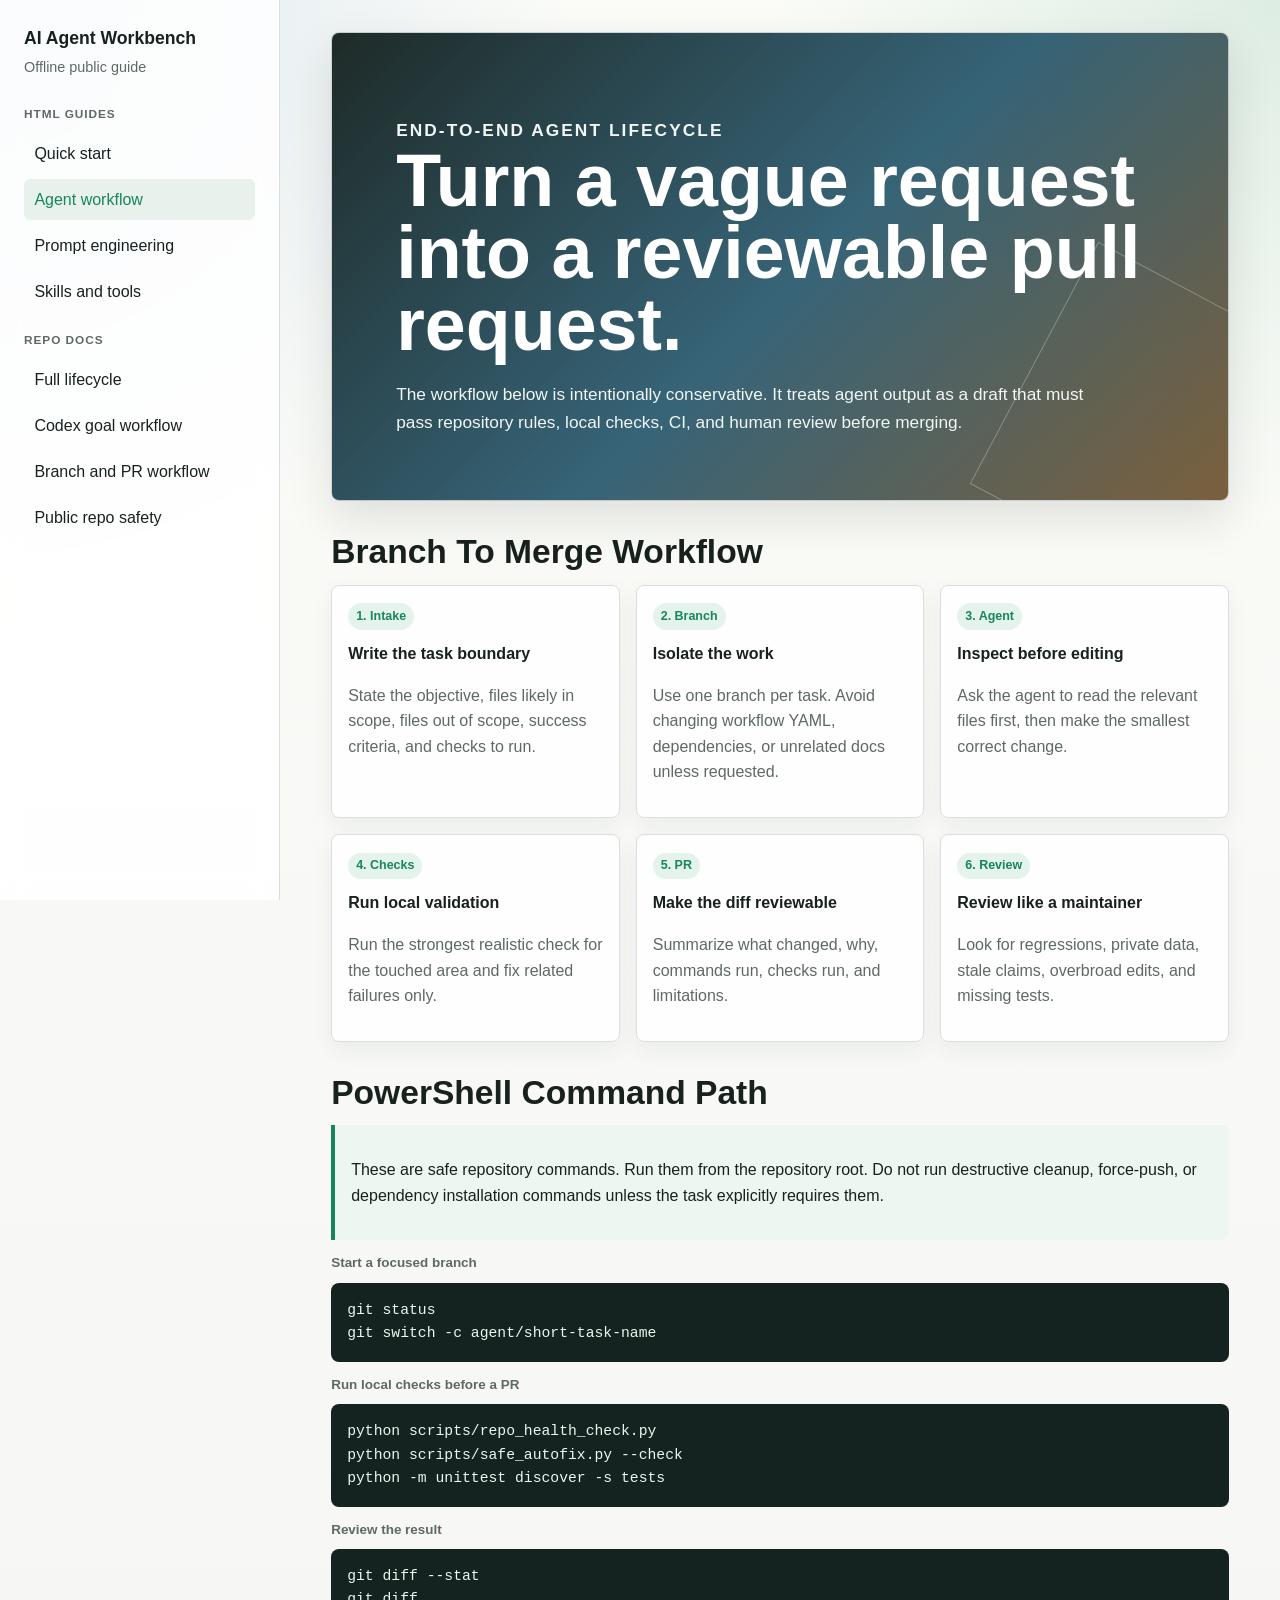
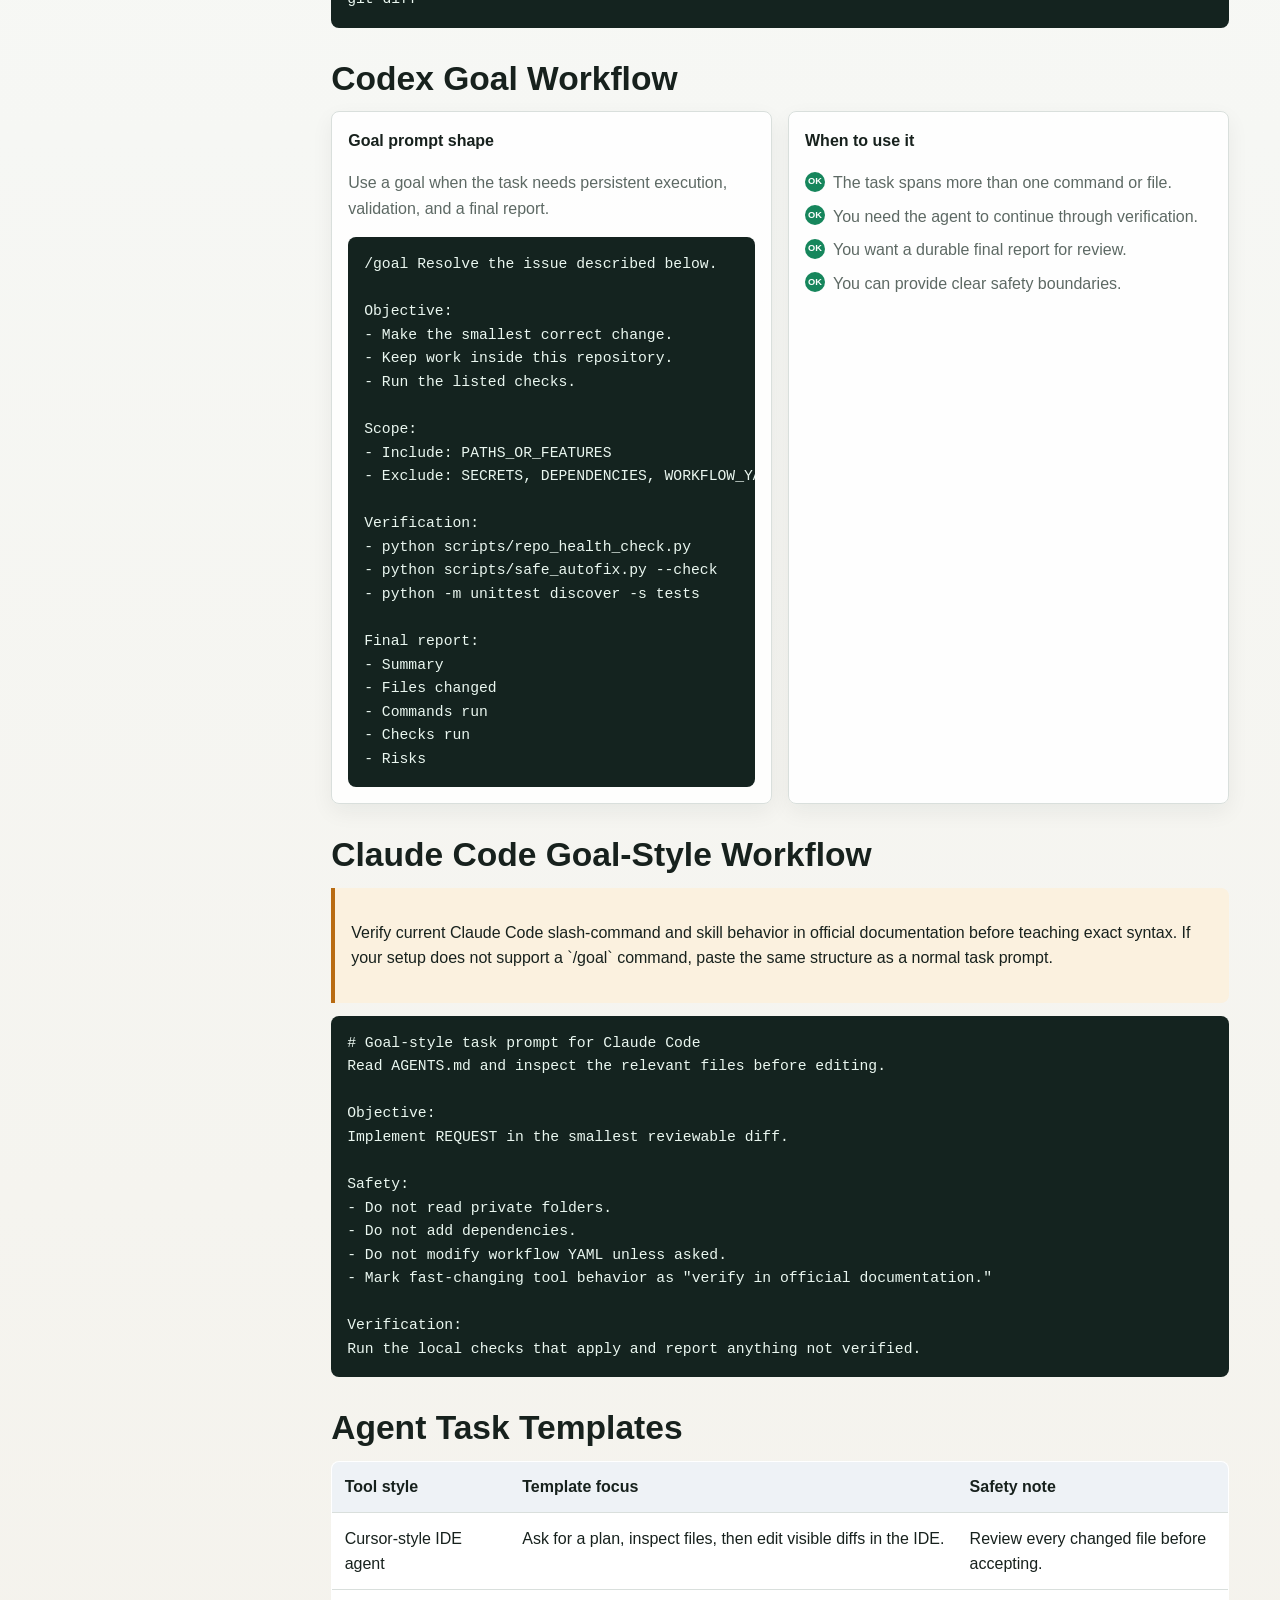
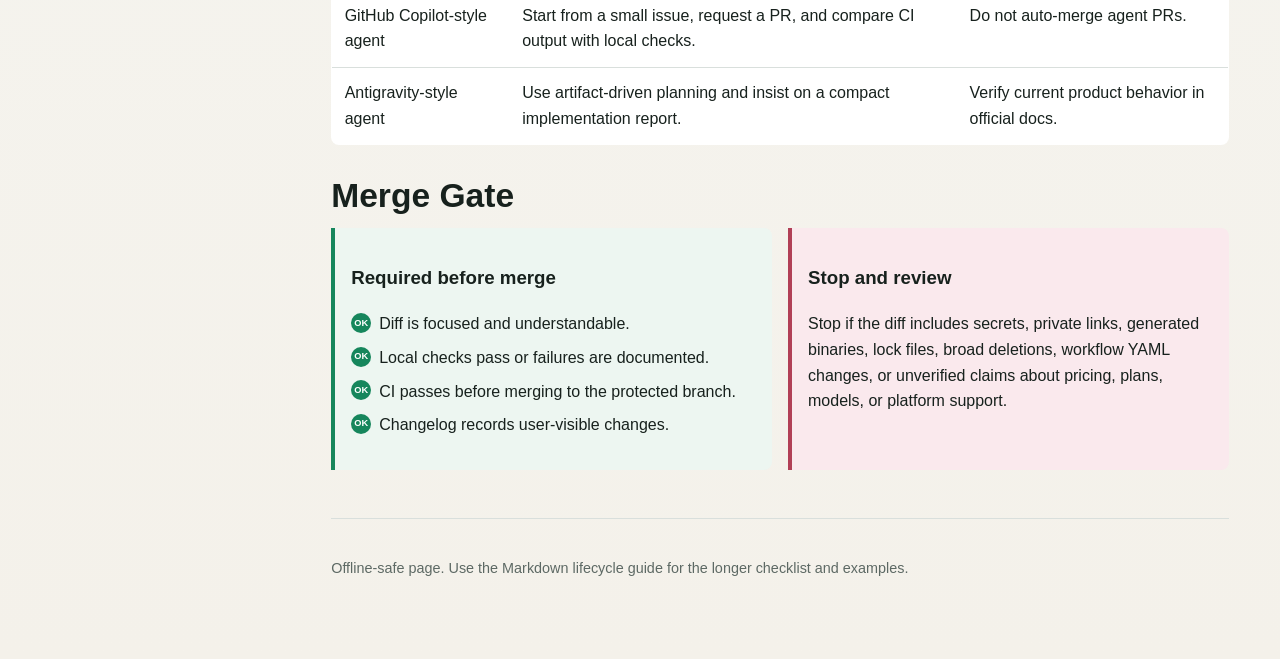
==== docs/site/agent-workflow.html @ 99ebb086 "Add static guide site and prompt engineering playbooks" ====
<!doctype html>
<html lang="en">
<head>
  <meta charset="utf-8">
  <meta name="viewport" content="width=device-width, initial-scale=1">
  <title>AI Agent Task Workflow</title>
  <link rel="stylesheet" href="styles.css">
</head>
<body>
  <a class="skip-link" href="#main">Skip to main content</a>
  <div class="layout">
    <aside class="sidebar">
      <div class="brand">
        <strong>AI Agent Workbench</strong>
        <span>Offline public guide</span>
      </div>
      <nav aria-label="Site pages">
        <div class="nav-group">
          <h2>HTML Guides</h2>
          <a href="index.html">Quick start</a>
          <a class="active" href="agent-workflow.html">Agent workflow</a>
          <a href="prompt-engineering.html">Prompt engineering</a>
          <a href="skills-and-tools.html">Skills and tools</a>
        </div>
        <div class="nav-group">
          <h2>Repo Docs</h2>
          <a href="../workflows/agent-task-lifecycle.md">Full lifecycle</a>
          <a href="../codex/01-codex-goal-workflow.md">Codex goal workflow</a>
          <a href="../codex/02-git-branch-pr-merge-workflow.md">Branch and PR workflow</a>
          <a href="../workflows/public-repo-safety.md">Public repo safety</a>
        </div>
      </nav>
    </aside>

    <main id="main" class="content">
      <header class="hero">
        <p class="eyebrow">End-to-end agent lifecycle</p>
        <h1>Turn a vague request into a reviewable pull request.</h1>
        <p>
          The workflow below is intentionally conservative. It treats agent output as a draft that must pass
          repository rules, local checks, CI, and human review before merging.
        </p>
      </header>

      <section>
        <h2>Branch To Merge Workflow</h2>
        <div class="grid">
          <article class="card">
            <span class="tag">1. Intake</span>
            <h3>Write the task boundary</h3>
            <p>State the objective, files likely in scope, files out of scope, success criteria, and checks to run.</p>
          </article>
          <article class="card">
            <span class="tag">2. Branch</span>
            <h3>Isolate the work</h3>
            <p>Use one branch per task. Avoid changing workflow YAML, dependencies, or unrelated docs unless requested.</p>
          </article>
          <article class="card">
            <span class="tag">3. Agent</span>
            <h3>Inspect before editing</h3>
            <p>Ask the agent to read the relevant files first, then make the smallest correct change.</p>
          </article>
          <article class="card">
            <span class="tag">4. Checks</span>
            <h3>Run local validation</h3>
            <p>Run the strongest realistic check for the touched area and fix related failures only.</p>
          </article>
          <article class="card">
            <span class="tag">5. PR</span>
            <h3>Make the diff reviewable</h3>
            <p>Summarize what changed, why, commands run, checks run, and limitations.</p>
          </article>
          <article class="card">
            <span class="tag">6. Review</span>
            <h3>Review like a maintainer</h3>
            <p>Look for regressions, private data, stale claims, overbroad edits, and missing tests.</p>
          </article>
        </div>
      </section>

      <section>
        <h2>PowerShell Command Path</h2>
        <div class="callout">
          <p>
            These are safe repository commands. Run them from the repository root. Do not run destructive
            cleanup, force-push, or dependency installation commands unless the task explicitly requires them.
          </p>
        </div>
        <p class="command-title">Start a focused branch</p>
        <pre><code>git status
git switch -c agent/short-task-name</code></pre>
        <p class="command-title">Run local checks before a PR</p>
        <pre><code>python scripts/repo_health_check.py
python scripts/safe_autofix.py --check
python -m unittest discover -s tests</code></pre>
        <p class="command-title">Review the result</p>
        <pre><code>git diff --stat
git diff</code></pre>
      </section>

      <section>
        <h2>Codex Goal Workflow</h2>
        <div class="grid">
          <article class="card wide">
            <h3>Goal prompt shape</h3>
            <p>Use a goal when the task needs persistent execution, validation, and a final report.</p>
            <pre><code>/goal Resolve the issue described below.

Objective:
- Make the smallest correct change.
- Keep work inside this repository.
- Run the listed checks.

Scope:
- Include: PATHS_OR_FEATURES
- Exclude: SECRETS, DEPENDENCIES, WORKFLOW_YAML

Verification:
- python scripts/repo_health_check.py
- python scripts/safe_autofix.py --check
- python -m unittest discover -s tests

Final report:
- Summary
- Files changed
- Commands run
- Checks run
- Risks</code></pre>
          </article>
          <article class="card wide">
            <h3>When to use it</h3>
            <ul class="checklist">
              <li>The task spans more than one command or file.</li>
              <li>You need the agent to continue through verification.</li>
              <li>You want a durable final report for review.</li>
              <li>You can provide clear safety boundaries.</li>
            </ul>
          </article>
        </div>
      </section>

      <section>
        <h2>Claude Code Goal-Style Workflow</h2>
        <div class="callout warning">
          <p>
            Verify current Claude Code slash-command and skill behavior in official documentation before teaching
            exact syntax. If your setup does not support a `/goal` command, paste the same structure as a normal
            task prompt.
          </p>
        </div>
        <pre><code># Goal-style task prompt for Claude Code
Read AGENTS.md and inspect the relevant files before editing.

Objective:
Implement REQUEST in the smallest reviewable diff.

Safety:
- Do not read private folders.
- Do not add dependencies.
- Do not modify workflow YAML unless asked.
- Mark fast-changing tool behavior as "verify in official documentation."

Verification:
Run the local checks that apply and report anything not verified.</code></pre>
      </section>

      <section>
        <h2>Agent Task Templates</h2>
        <table>
          <thead>
            <tr>
              <th>Tool style</th>
              <th>Template focus</th>
              <th>Safety note</th>
            </tr>
          </thead>
          <tbody>
            <tr>
              <td>Cursor-style IDE agent</td>
              <td>Ask for a plan, inspect files, then edit visible diffs in the IDE.</td>
              <td>Review every changed file before accepting.</td>
            </tr>
            <tr>
              <td>GitHub Copilot-style agent</td>
              <td>Start from a small issue, request a PR, and compare CI output with local checks.</td>
              <td>Do not auto-merge agent PRs.</td>
            </tr>
            <tr>
              <td>Antigravity-style agent</td>
              <td>Use artifact-driven planning and insist on a compact implementation report.</td>
              <td>Verify current product behavior in official docs.</td>
            </tr>
          </tbody>
        </table>
      </section>

      <section>
        <h2>Merge Gate</h2>
        <div class="two-col">
          <div class="callout">
            <h3>Required before merge</h3>
            <ul class="checklist">
              <li>Diff is focused and understandable.</li>
              <li>Local checks pass or failures are documented.</li>
              <li>CI passes before merging to the protected branch.</li>
              <li>Changelog records user-visible changes.</li>
            </ul>
          </div>
          <div class="callout danger">
            <h3>Stop and review</h3>
            <p>
              Stop if the diff includes secrets, private links, generated binaries, lock files, broad deletions,
              workflow YAML changes, or unverified claims about pricing, plans, models, or platform support.
            </p>
          </div>
        </div>
      </section>

      <footer class="footer">
        <p>Offline-safe page. Use the Markdown lifecycle guide for the longer checklist and examples.</p>
      </footer>
    </main>
  </div>
</body>
</html>
---- docs/site/styles.css ----
:root {
  --bg: #f6f7f4;
  --surface: #ffffff;
  --surface-soft: #eef4f1;
  --ink: #17211d;
  --muted: #5d6964;
  --line: #d9dfdc;
  --blue: #2764b8;
  --green: #16865c;
  --amber: #b86b12;
  --rose: #b13f56;
  --violet: #6f54b5;
  --shadow: 0 18px 45px rgba(25, 35, 31, 0.12);
  --radius: 8px;
}

* {
  box-sizing: border-box;
}

html {
  scroll-behavior: smooth;
}

body {
  margin: 0;
  color: var(--ink);
  background:
    radial-gradient(circle at top left, rgba(39, 100, 184, 0.14), transparent 36rem),
    radial-gradient(circle at top right, rgba(22, 134, 92, 0.13), transparent 32rem),
    linear-gradient(180deg, #fbfcf8 0%, var(--bg) 45%, #f4f1ea 100%);
  font-family: "Segoe UI", Arial, sans-serif;
  line-height: 1.6;
}

a {
  color: var(--blue);
  text-decoration-thickness: 0.08em;
  text-underline-offset: 0.18em;
}

a:hover {
  color: var(--violet);
}

.skip-link {
  position: absolute;
  left: 1rem;
  top: -4rem;
  padding: 0.6rem 0.9rem;
  background: var(--ink);
  color: white;
  border-radius: 6px;
  z-index: 10;
}

.skip-link:focus {
  top: 1rem;
}

.layout {
  display: grid;
  grid-template-columns: 280px minmax(0, 1fr);
  min-height: 100vh;
}

.sidebar {
  position: sticky;
  top: 0;
  height: 100vh;
  padding: 1.5rem;
  background: rgba(255, 255, 255, 0.86);
  border-right: 1px solid var(--line);
  backdrop-filter: blur(12px);
  overflow-y: auto;
}

.brand {
  display: grid;
  gap: 0.25rem;
  margin-bottom: 1.6rem;
}

.brand strong {
  font-size: 1.1rem;
  letter-spacing: 0;
}

.brand span {
  color: var(--muted);
  font-size: 0.9rem;
}

.nav-group {
  margin: 1.2rem 0;
}

.nav-group h2 {
  margin: 0 0 0.55rem;
  color: var(--muted);
  font-size: 0.74rem;
  letter-spacing: 0.08em;
  text-transform: uppercase;
}

.nav-group a {
  display: block;
  margin: 0.28rem 0;
  padding: 0.5rem 0.65rem;
  color: var(--ink);
  border-radius: 6px;
  text-decoration: none;
}

.nav-group a:hover,
.nav-group a.active {
  background: #e9f1ed;
  color: var(--green);
}

.content {
  width: min(1120px, 100%);
  padding: 2rem clamp(1.1rem, 4vw, 3.5rem) 4rem;
}

.hero {
  position: relative;
  overflow: hidden;
  min-height: 340px;
  padding: clamp(2rem, 5vw, 4.2rem);
  border: 1px solid rgba(255, 255, 255, 0.72);
  border-radius: var(--radius);
  color: white;
  background:
    linear-gradient(135deg, rgba(18, 31, 28, 0.95), rgba(33, 83, 105, 0.9) 52%, rgba(109, 78, 40, 0.9)),
    repeating-linear-gradient(90deg, rgba(255, 255, 255, 0.08) 0 1px, transparent 1px 32px);
  box-shadow: var(--shadow);
}

.hero::after {
  content: "";
  position: absolute;
  inset: auto -4rem -4rem auto;
  width: 17rem;
  height: 17rem;
  border: 1px solid rgba(255, 255, 255, 0.28);
  transform: rotate(28deg);
}

.eyebrow {
  margin: 0 0 0.85rem;
  color: #d6eadf;
  font-size: 0.78rem;
  font-weight: 700;
  letter-spacing: 0.12em;
  text-transform: uppercase;
}

.hero h1 {
  max-width: 760px;
  margin: 0;
  font-size: clamp(2.15rem, 6vw, 4.6rem);
  line-height: 0.98;
  letter-spacing: 0;
}

.hero p {
  max-width: 700px;
  margin: 1.25rem 0 0;
  color: #f1f7f4;
  font-size: 1.08rem;
}

.hero-actions {
  display: flex;
  flex-wrap: wrap;
  gap: 0.75rem;
  margin-top: 1.6rem;
}

.button {
  display: inline-flex;
  align-items: center;
  min-height: 42px;
  padding: 0.6rem 0.9rem;
  border: 1px solid rgba(255, 255, 255, 0.48);
  border-radius: 6px;
  color: white;
  text-decoration: none;
  background: rgba(255, 255, 255, 0.12);
}

.button:hover {
  color: white;
  background: rgba(255, 255, 255, 0.2);
}

section {
  margin-top: 2rem;
}

section > h2 {
  margin: 0 0 0.8rem;
  font-size: clamp(1.45rem, 3vw, 2.1rem);
  line-height: 1.15;
}

section > p {
  max-width: 820px;
  color: var(--muted);
}

.grid {
  display: grid;
  grid-template-columns: repeat(12, 1fr);
  gap: 1rem;
}

.card {
  grid-column: span 4;
  padding: 1rem;
  border: 1px solid var(--line);
  border-radius: var(--radius);
  background: rgba(255, 255, 255, 0.88);
  box-shadow: 0 8px 22px rgba(25, 35, 31, 0.06);
}

.card.wide {
  grid-column: span 6;
}

.card.full {
  grid-column: 1 / -1;
}

.card h3 {
  margin: 0 0 0.55rem;
  font-size: 1rem;
}

.card p,
.card li {
  color: var(--muted);
}

.tag {
  display: inline-flex;
  align-items: center;
  margin-bottom: 0.7rem;
  padding: 0.2rem 0.5rem;
  border-radius: 999px;
  color: var(--green);
  background: #e5f3ed;
  font-size: 0.78rem;
  font-weight: 700;
}

.callout {
  padding: 1rem;
  border-left: 4px solid var(--green);
  border-radius: 0 var(--radius) var(--radius) 0;
  background: #edf6f1;
}

.callout.warning {
  border-left-color: var(--amber);
  background: #fbf1df;
}

.callout.danger {
  border-left-color: var(--rose);
  background: #fae9ed;
}

.flow {
  display: grid;
  grid-template-columns: repeat(5, minmax(0, 1fr));
  gap: 0.8rem;
  margin-top: 1rem;
}

.step {
  min-height: 130px;
  padding: 0.9rem;
  border: 1px solid var(--line);
  border-radius: var(--radius);
  background: var(--surface);
}

.step b {
  display: inline-flex;
  width: 2rem;
  height: 2rem;
  align-items: center;
  justify-content: center;
  margin-bottom: 0.6rem;
  border-radius: 50%;
  color: white;
  background: var(--blue);
}

.step:nth-child(2) b,
.step:nth-child(5) b {
  background: var(--green);
}

.step:nth-child(3) b {
  background: var(--amber);
}

.step:nth-child(4) b {
  background: var(--violet);
}

.checklist {
  display: grid;
  gap: 0.5rem;
  padding: 0;
  list-style: none;
}

.checklist li {
  padding-left: 1.75rem;
  position: relative;
}

.checklist li::before {
  content: "OK";
  position: absolute;
  left: 0;
  top: 0.1rem;
  width: 1.25rem;
  height: 1.25rem;
  border-radius: 50%;
  color: white;
  background: var(--green);
  font-size: 0.58rem;
  font-weight: 700;
  display: inline-flex;
  align-items: center;
  justify-content: center;
}

table {
  width: 100%;
  border-collapse: collapse;
  overflow: hidden;
  border: 1px solid var(--line);
  border-radius: var(--radius);
  background: var(--surface);
}

th,
td {
  padding: 0.78rem;
  border-bottom: 1px solid var(--line);
  text-align: left;
  vertical-align: top;
}

th {
  background: #eef2f6;
  color: var(--ink);
}

tr:last-child td {
  border-bottom: 0;
}

pre {
  margin: 0.8rem 0 0;
  padding: 1rem;
  overflow-x: auto;
  border-radius: var(--radius);
  color: #eaf7f0;
  background: #14231f;
}

code {
  font-family: Consolas, "Courier New", monospace;
  font-size: 0.92em;
}

.command-title {
  margin: 0.75rem 0 -0.25rem;
  color: var(--muted);
  font-size: 0.84rem;
  font-weight: 700;
}

.two-col {
  display: grid;
  grid-template-columns: minmax(0, 1fr) minmax(0, 1fr);
  gap: 1rem;
}

.footer {
  margin-top: 3rem;
  padding-top: 1.5rem;
  border-top: 1px solid var(--line);
  color: var(--muted);
  font-size: 0.9rem;
}

@media (max-width: 880px) {
  .layout {
    display: block;
  }

  .sidebar {
    position: static;
    height: auto;
  }

  .content {
    padding-top: 1rem;
  }

  .card,
  .card.wide {
    grid-column: 1 / -1;
  }

  .flow,
  .two-col {
    grid-template-columns: 1fr;
  }
}
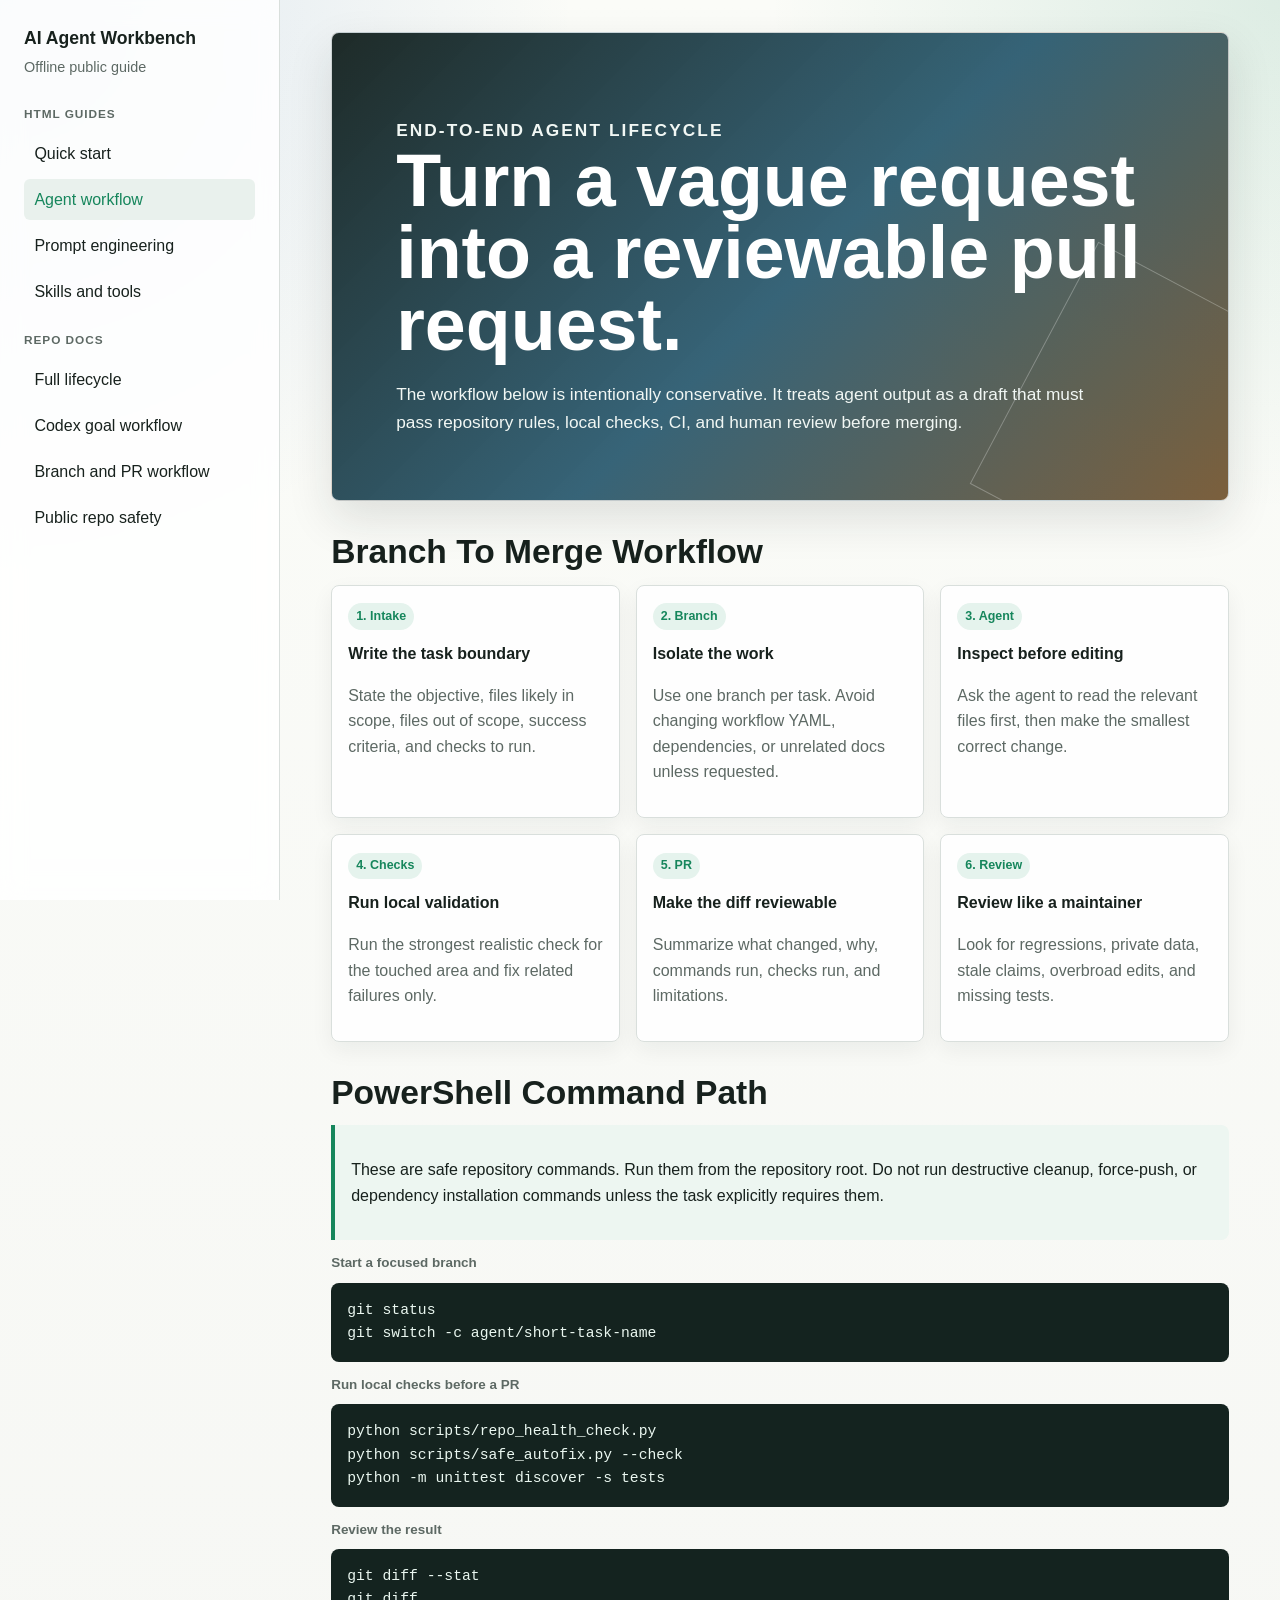
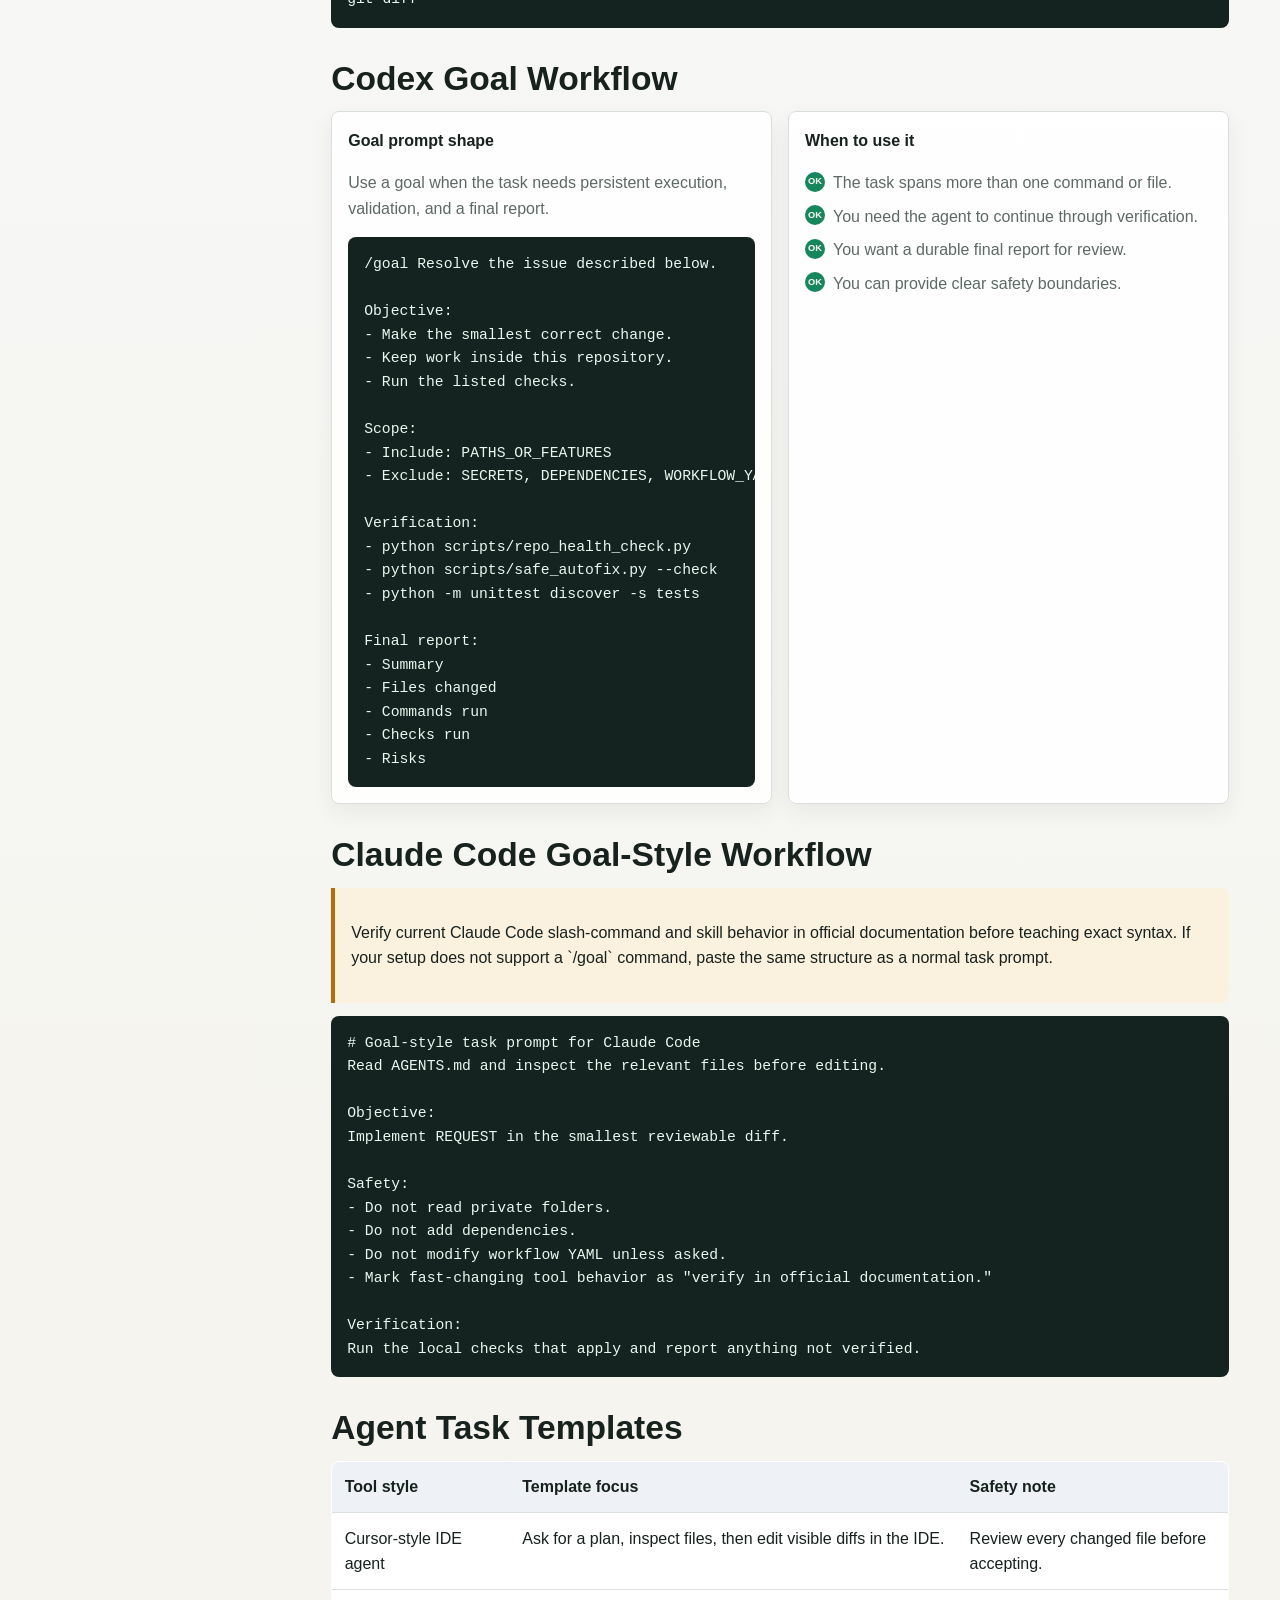
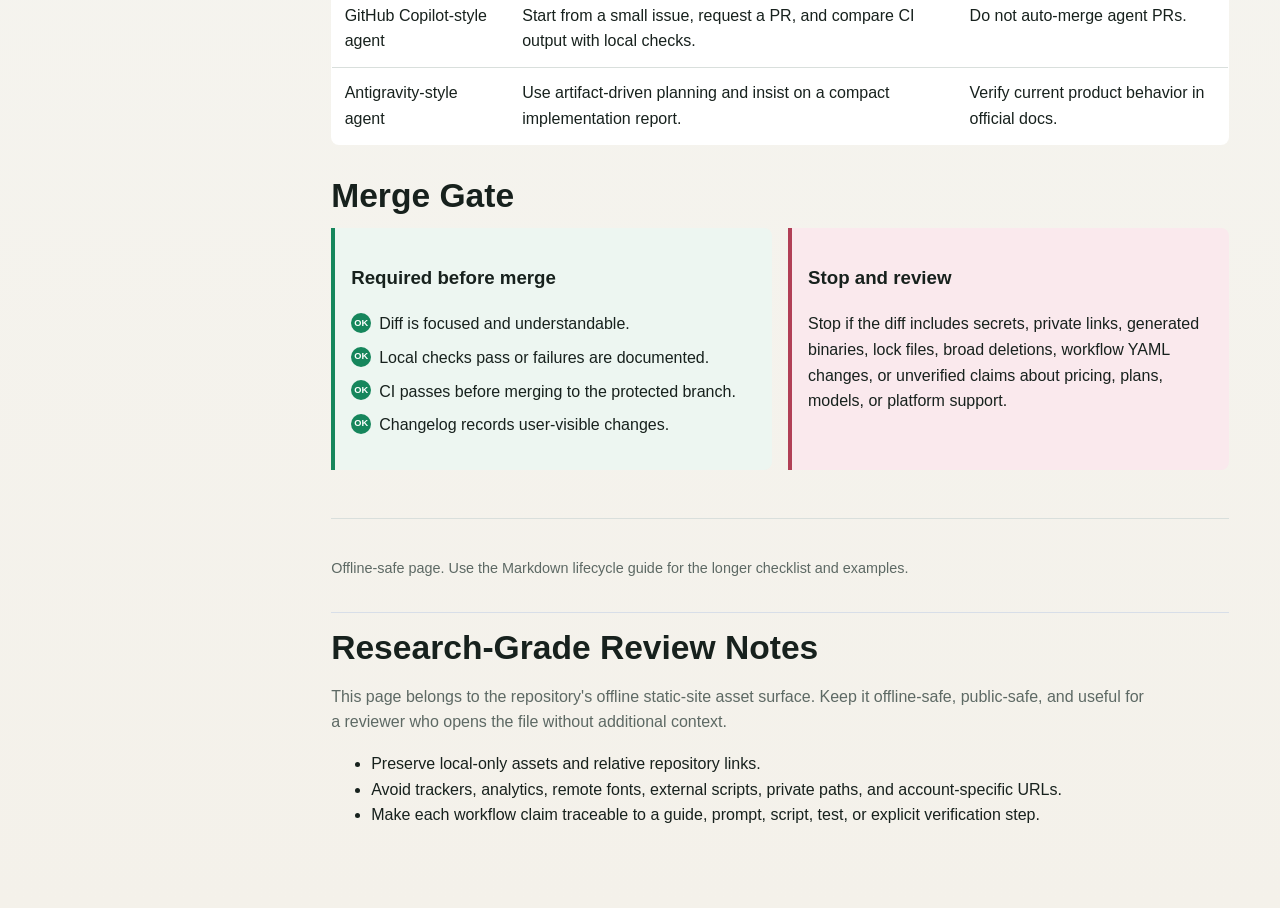
==== commit 3da4e098: "Expand repository documentation comprehensively" ====
--- a/docs/site/agent-workflow.html
+++ b/docs/site/agent-workflow.html
@@ -219,7 +219,24 @@
       <footer class="footer">
         <p>Offline-safe page. Use the Markdown lifecycle guide for the longer checklist and examples.</p>
       </footer>
-    </main>
+
+  <!-- RESEARCH-GRADE-EXPANSION:BEGIN -->
+  <section class="research-grade-addendum">
+    <h2>Research-Grade Review Notes</h2>
+    <p>This page belongs to the repository's offline static-site asset surface. Keep it
+    offline-safe, public-safe, and useful for a reviewer who opens the file
+    without additional context.</p>
+    <ul>
+      <li>Preserve local-only assets and relative repository links.</li>
+      <li>Avoid trackers, analytics, remote fonts, external scripts, private
+      paths, and account-specific URLs.</li>
+      <li>Make each workflow claim traceable to a guide, prompt, script, test,
+      or explicit verification step.</li>
+    </ul>
+  </section>
+  <!-- RESEARCH-GRADE-EXPANSION:END -->
+
+</main>
   </div>
 </body>
 </html>
--- a/docs/site/styles.css
+++ b/docs/site/styles.css
@@ -426,3 +426,17 @@
     grid-template-columns: 1fr;
   }
 }
+
+/* RESEARCH-GRADE-EXPANSION:BEGIN
+Research-grade maintenance notes:
+- Role: offline static-site asset.
+- Keep the static site offline-safe: no remote fonts, trackers, analytics, CDNs, or external scripts.
+- CSS changes should preserve readable navigation, contrast, responsive layout, and local-only assets.
+- Pair visual changes with manual browser inspection or a clear review note.
+RESEARCH-GRADE-EXPANSION:END */
+
+.research-grade-addendum {
+  border-top: 1px solid #d8dee8;
+  margin-top: 2rem;
+  padding-top: 1rem;
+}
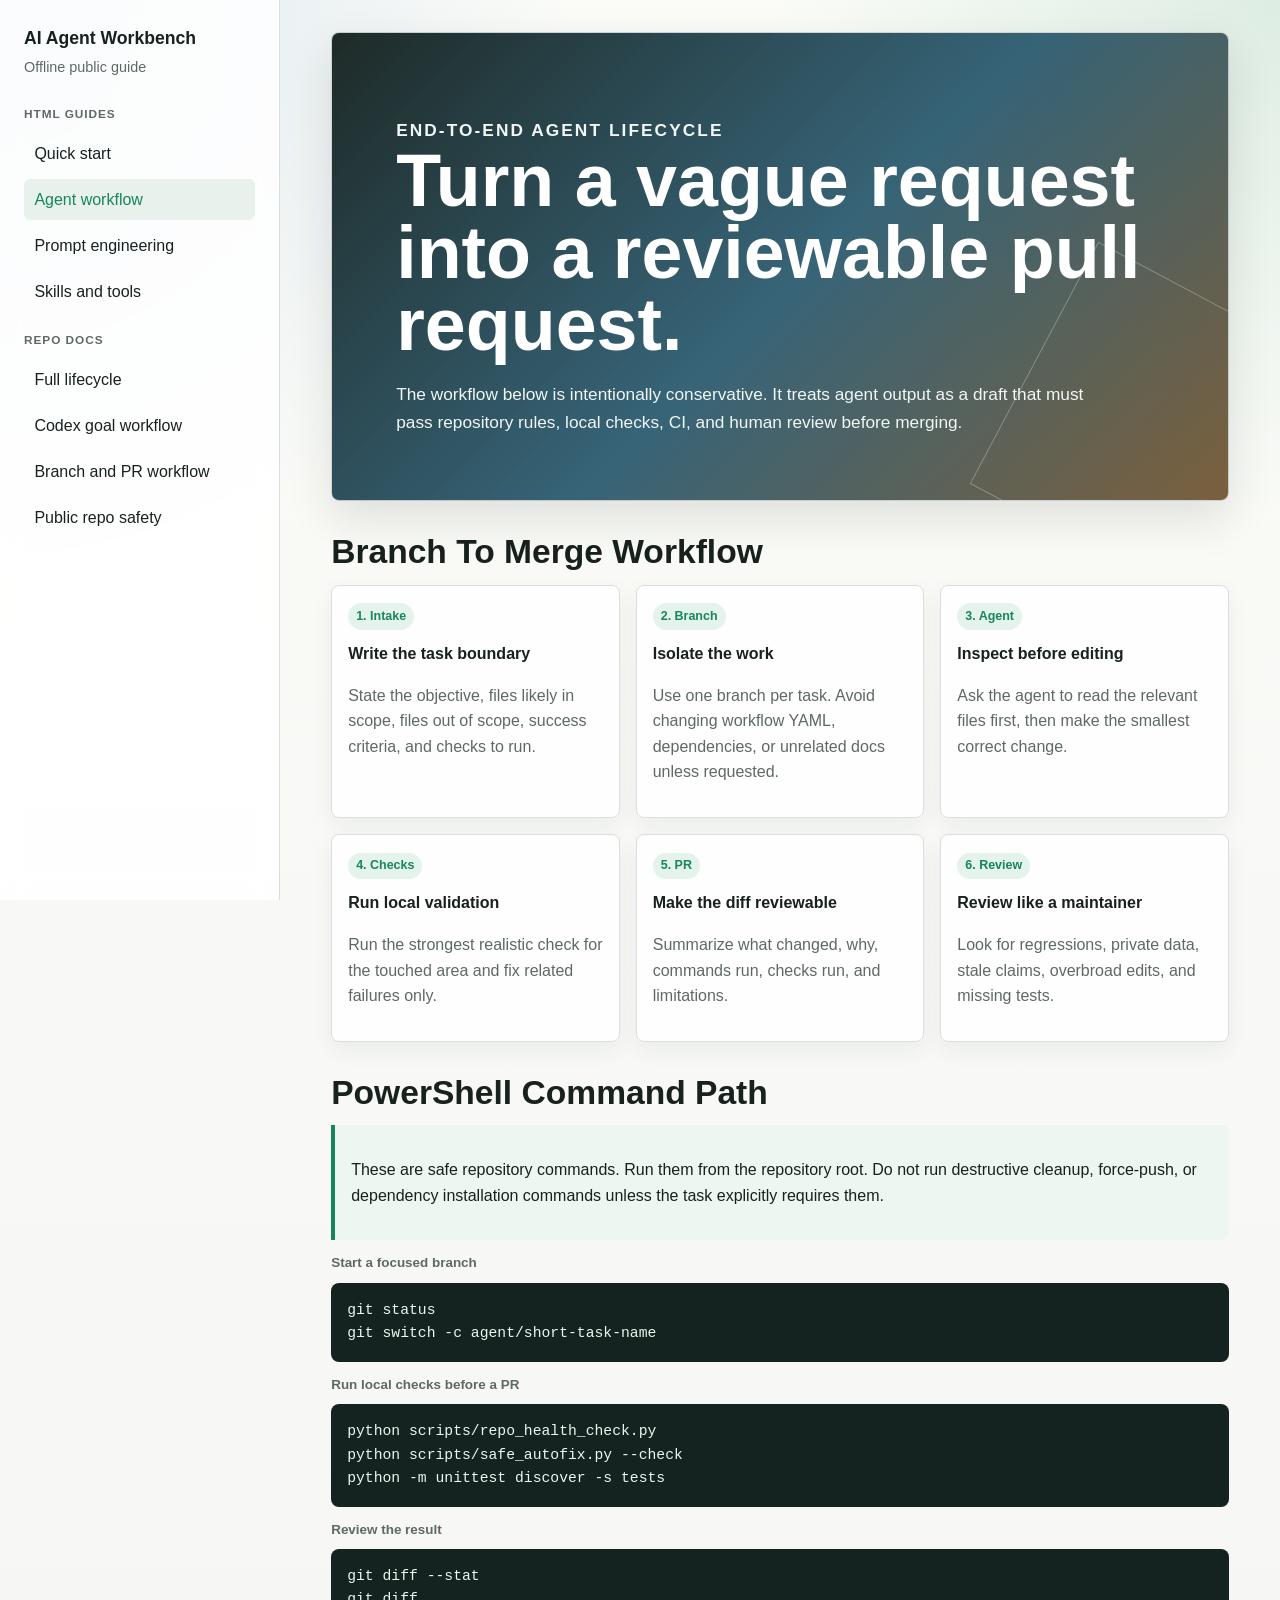
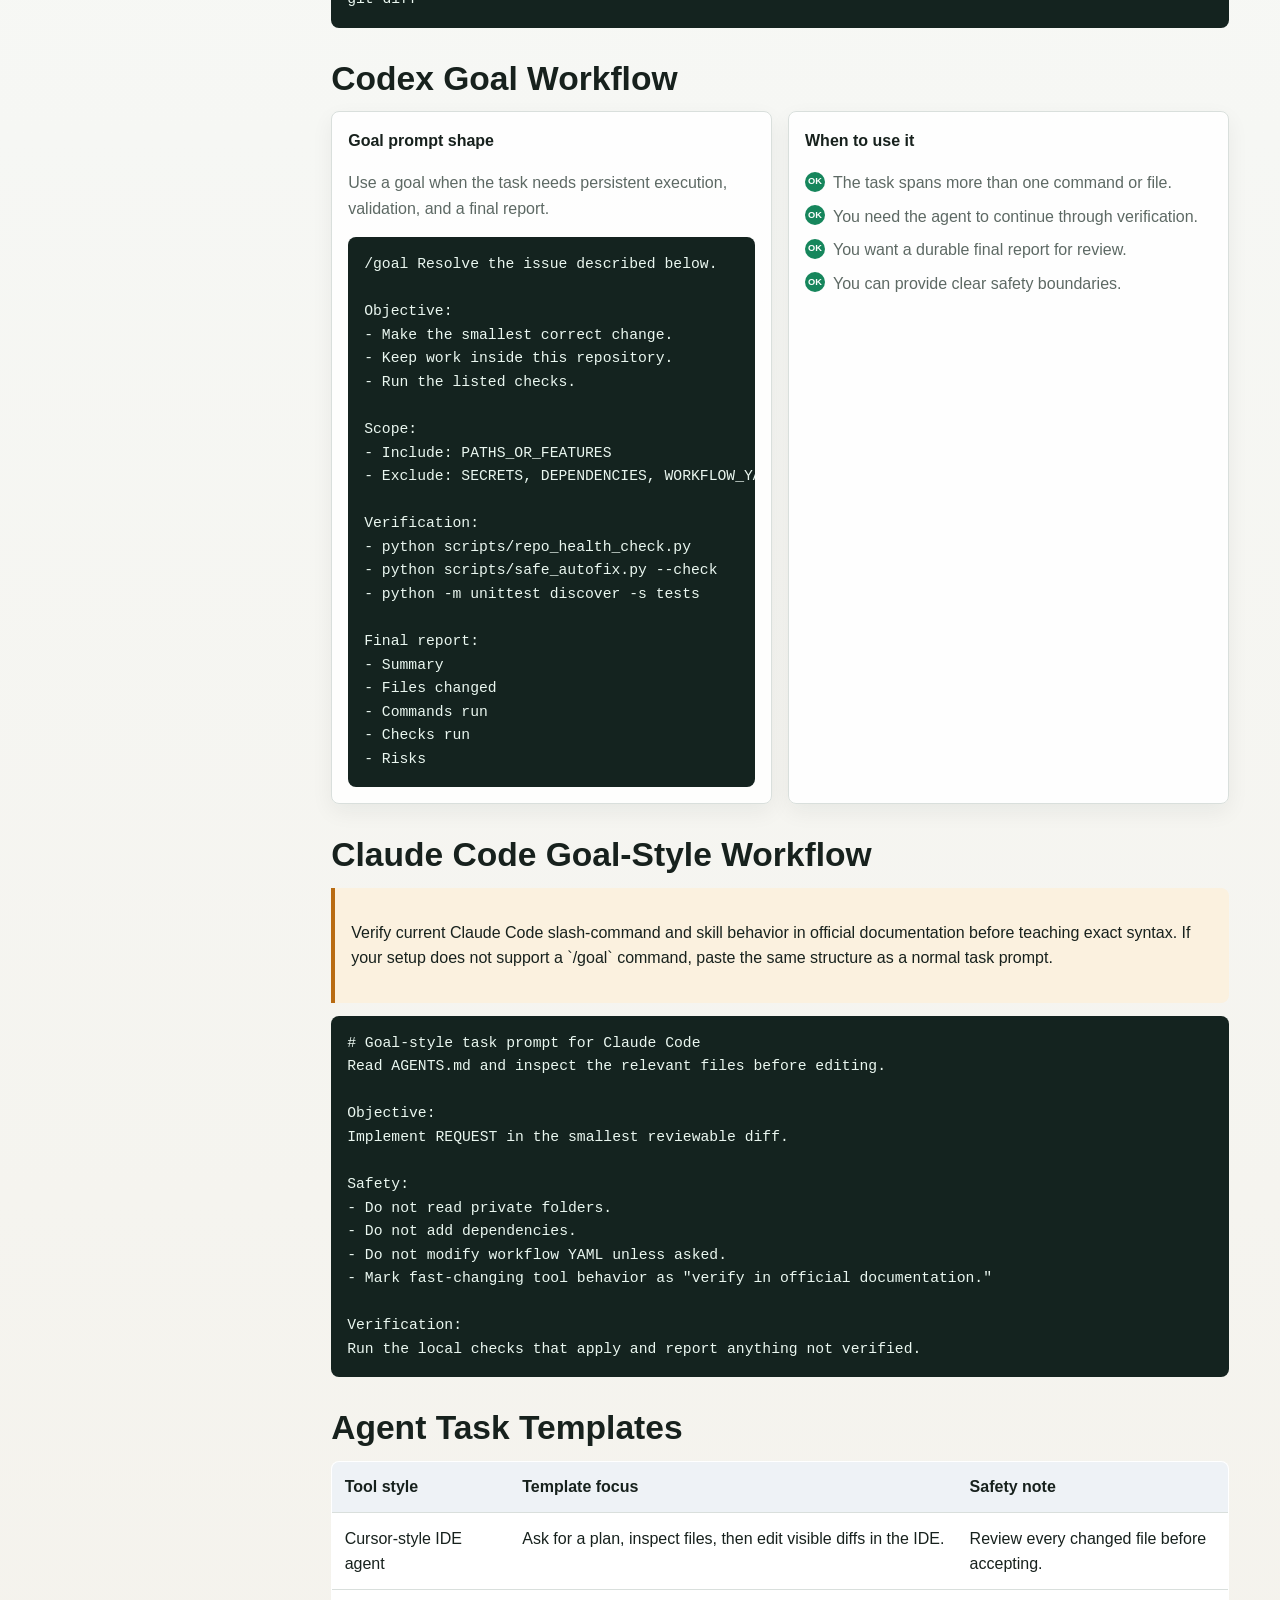
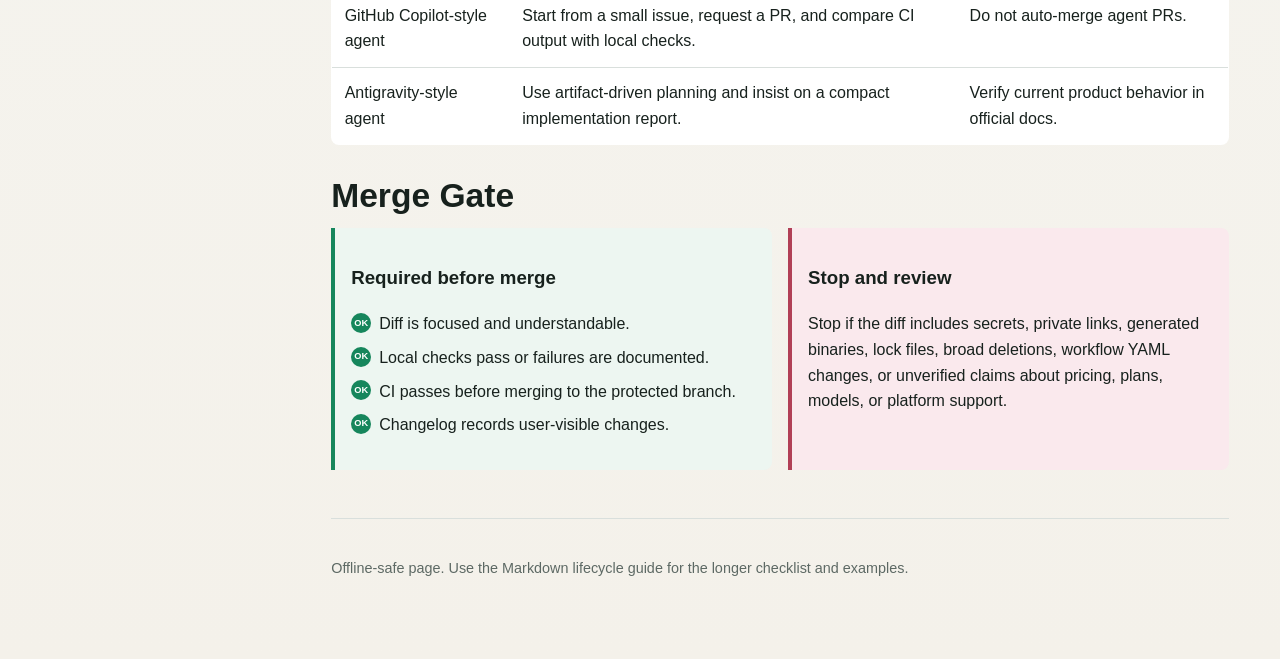
==== commit f42f62b0: "Strip RESEARCH-GRADE-EXPANSION boilerplate from 311 files Remove the byte-identical review addendum " ====
--- a/docs/site/agent-workflow.html
+++ b/docs/site/agent-workflow.html
@@ -220,22 +220,6 @@
         <p>Offline-safe page. Use the Markdown lifecycle guide for the longer checklist and examples.</p>
       </footer>
 
-  <!-- RESEARCH-GRADE-EXPANSION:BEGIN -->
-  <section class="research-grade-addendum">
-    <h2>Research-Grade Review Notes</h2>
-    <p>This page belongs to the repository's offline static-site asset surface. Keep it
-    offline-safe, public-safe, and useful for a reviewer who opens the file
-    without additional context.</p>
-    <ul>
-      <li>Preserve local-only assets and relative repository links.</li>
-      <li>Avoid trackers, analytics, remote fonts, external scripts, private
-      paths, and account-specific URLs.</li>
-      <li>Make each workflow claim traceable to a guide, prompt, script, test,
-      or explicit verification step.</li>
-    </ul>
-  </section>
-  <!-- RESEARCH-GRADE-EXPANSION:END -->
-
 </main>
   </div>
 </body>
--- a/docs/site/styles.css
+++ b/docs/site/styles.css
@@ -427,14 +427,6 @@
   }
 }
 
-/* RESEARCH-GRADE-EXPANSION:BEGIN
-Research-grade maintenance notes:
-- Role: offline static-site asset.
-- Keep the static site offline-safe: no remote fonts, trackers, analytics, CDNs, or external scripts.
-- CSS changes should preserve readable navigation, contrast, responsive layout, and local-only assets.
-- Pair visual changes with manual browser inspection or a clear review note.
-RESEARCH-GRADE-EXPANSION:END */
-
 .research-grade-addendum {
   border-top: 1px solid #d8dee8;
   margin-top: 2rem;
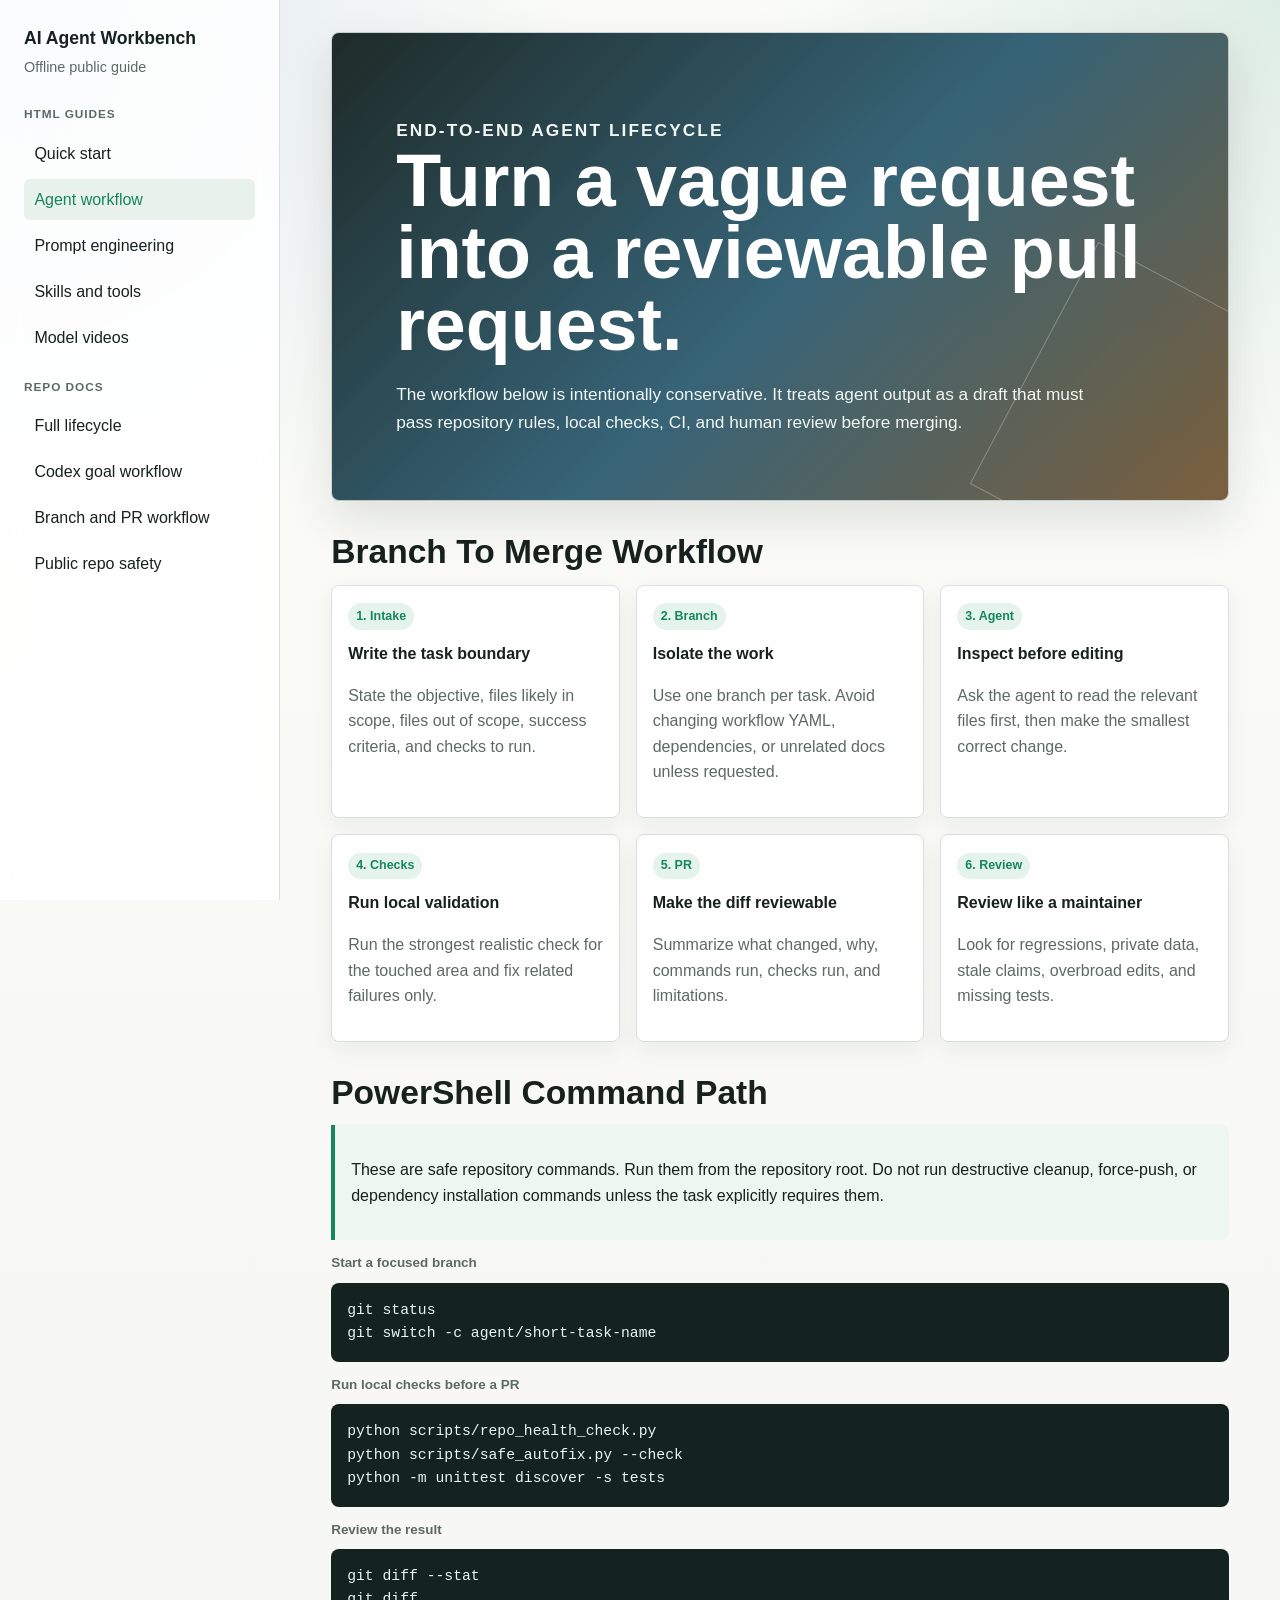
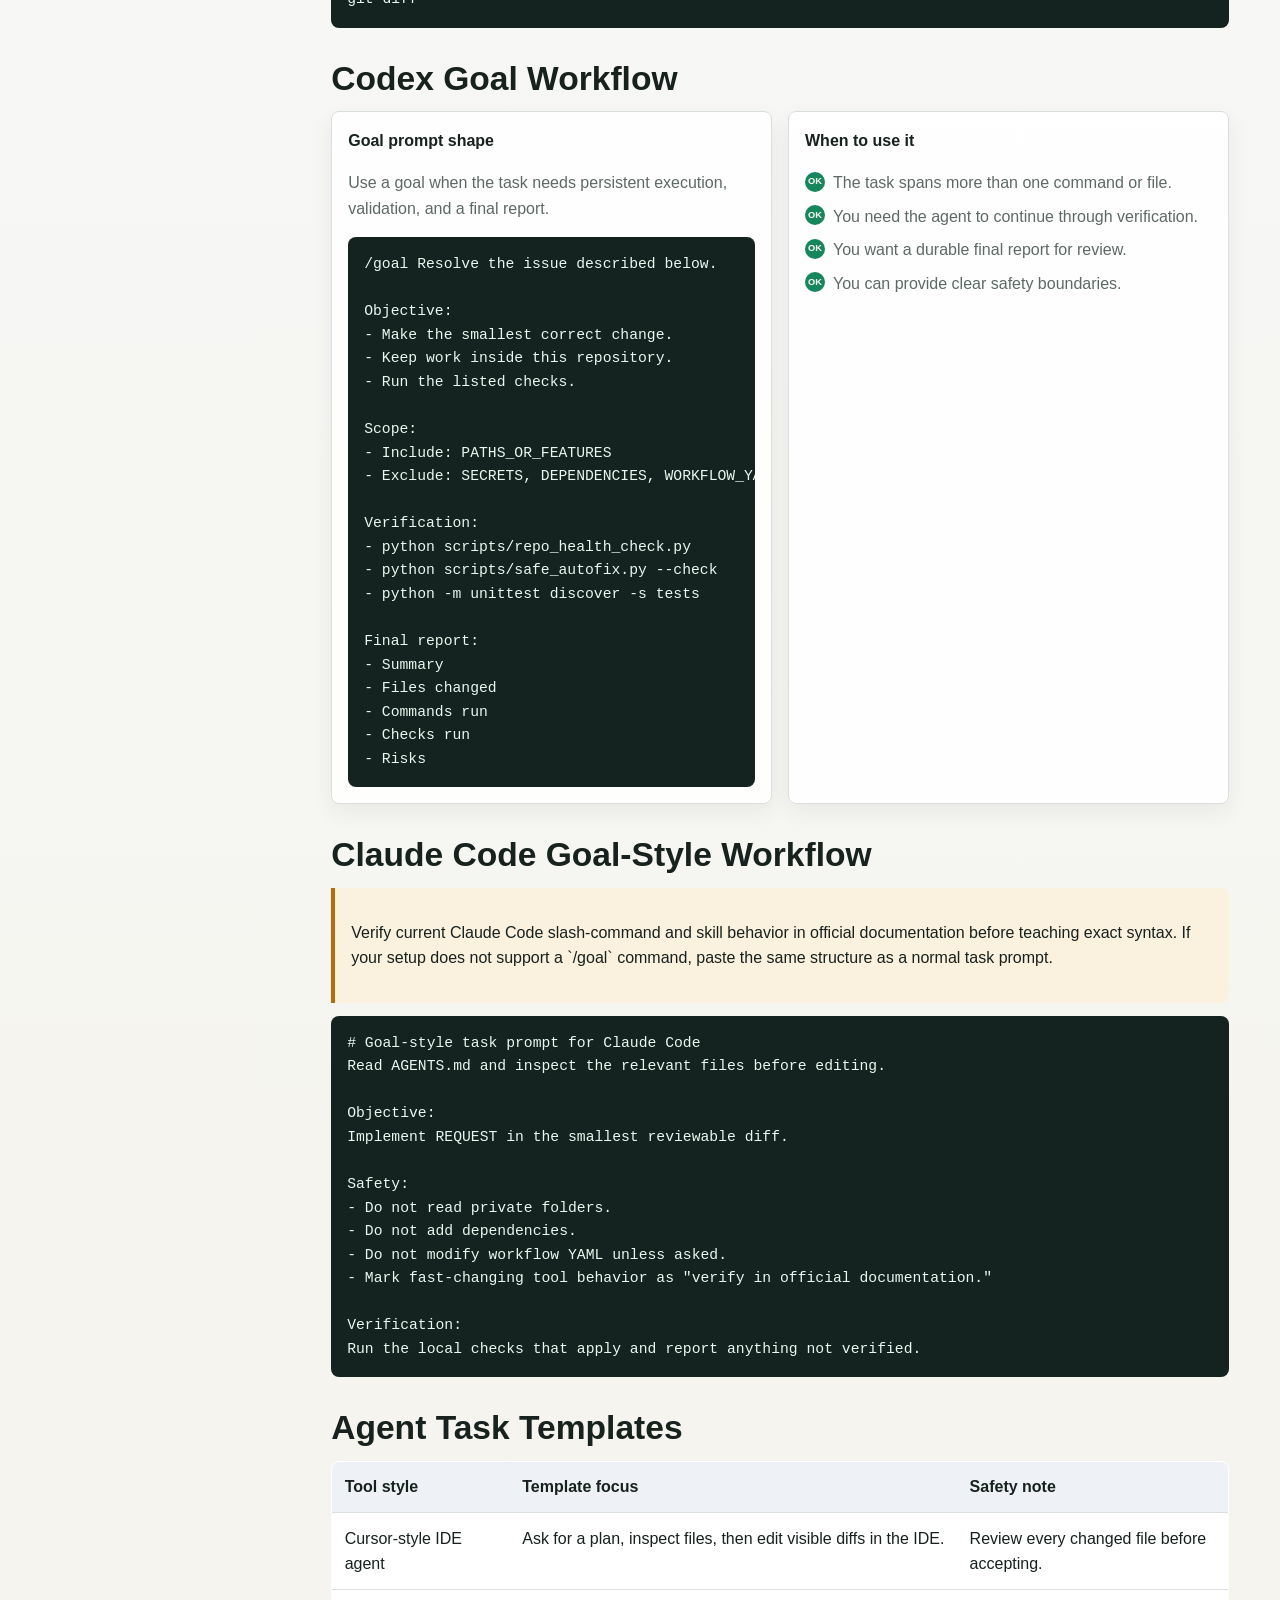
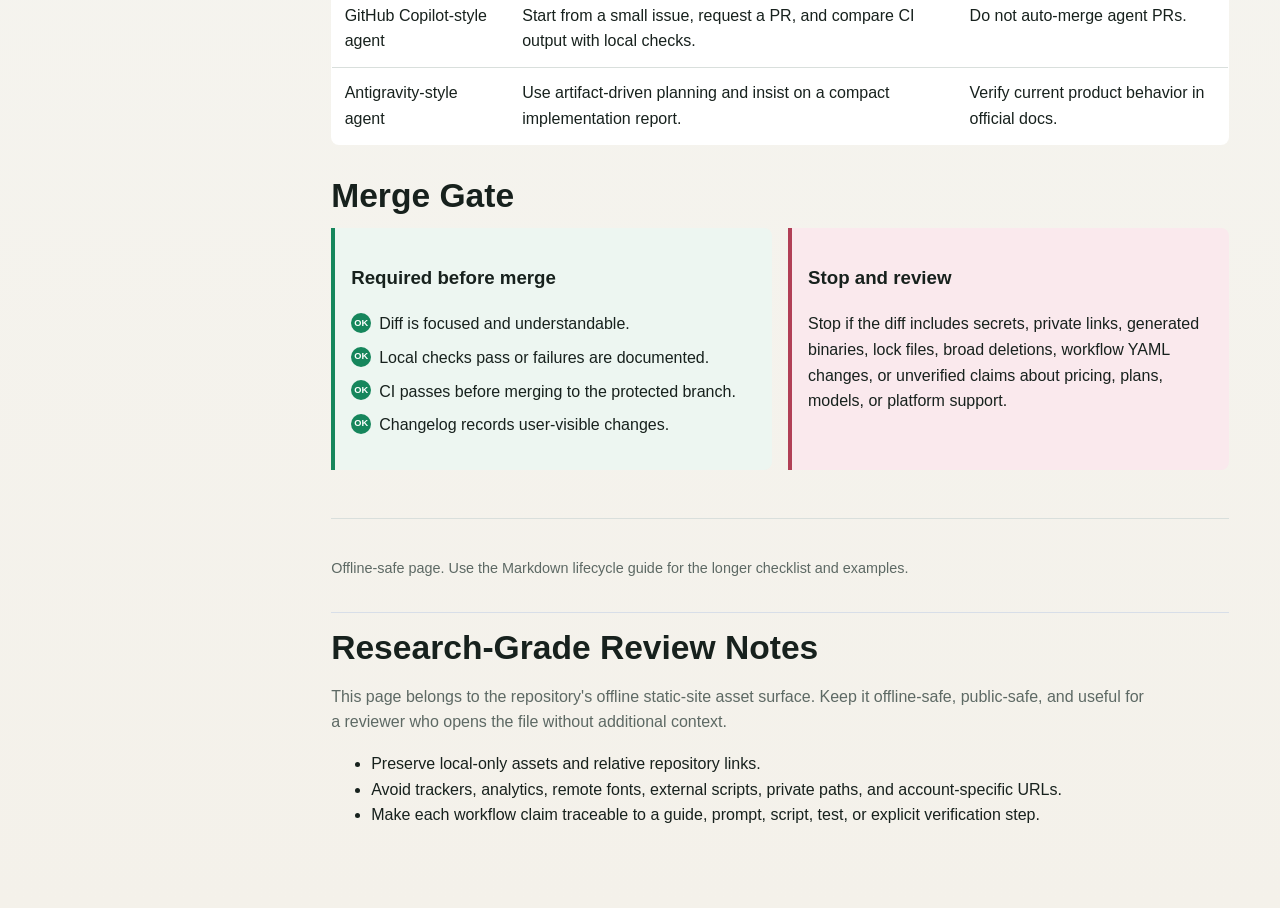
==== commit 33bc679f: "feat(docs): add embedded model video gallery" ====
--- a/docs/site/agent-workflow.html
+++ b/docs/site/agent-workflow.html
@@ -21,6 +21,7 @@
           <a class="active" href="agent-workflow.html">Agent workflow</a>
           <a href="prompt-engineering.html">Prompt engineering</a>
           <a href="skills-and-tools.html">Skills and tools</a>
+          <a href="model-media.html">Model videos</a>
         </div>
         <div class="nav-group">
           <h2>Repo Docs</h2>
@@ -220,6 +221,22 @@
         <p>Offline-safe page. Use the Markdown lifecycle guide for the longer checklist and examples.</p>
       </footer>
 
+  <!-- RESEARCH-GRADE-EXPANSION:BEGIN -->
+  <section class="research-grade-addendum">
+    <h2>Research-Grade Review Notes</h2>
+    <p>This page belongs to the repository's offline static-site asset surface. Keep it
+    offline-safe, public-safe, and useful for a reviewer who opens the file
+    without additional context.</p>
+    <ul>
+      <li>Preserve local-only assets and relative repository links.</li>
+      <li>Avoid trackers, analytics, remote fonts, external scripts, private
+      paths, and account-specific URLs.</li>
+      <li>Make each workflow claim traceable to a guide, prompt, script, test,
+      or explicit verification step.</li>
+    </ul>
+  </section>
+  <!-- RESEARCH-GRADE-EXPANSION:END -->
+
 </main>
   </div>
 </body>
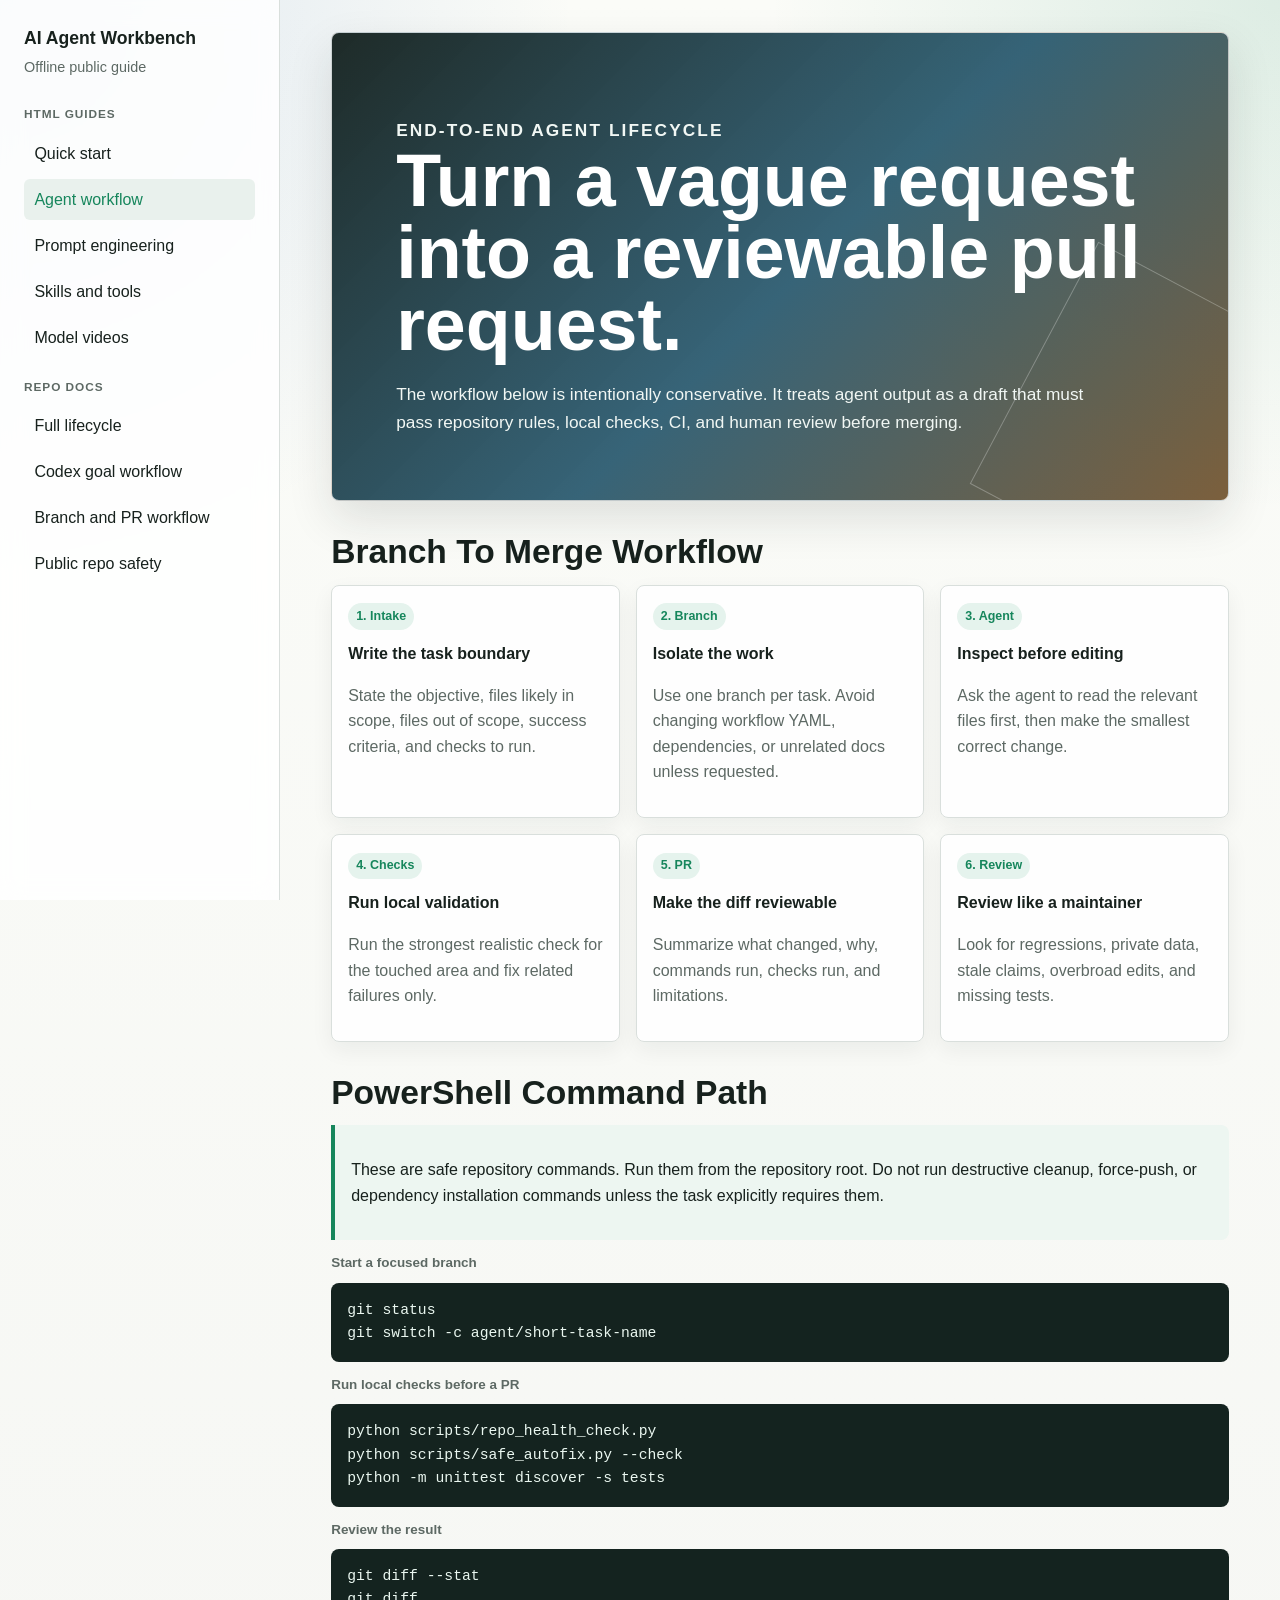
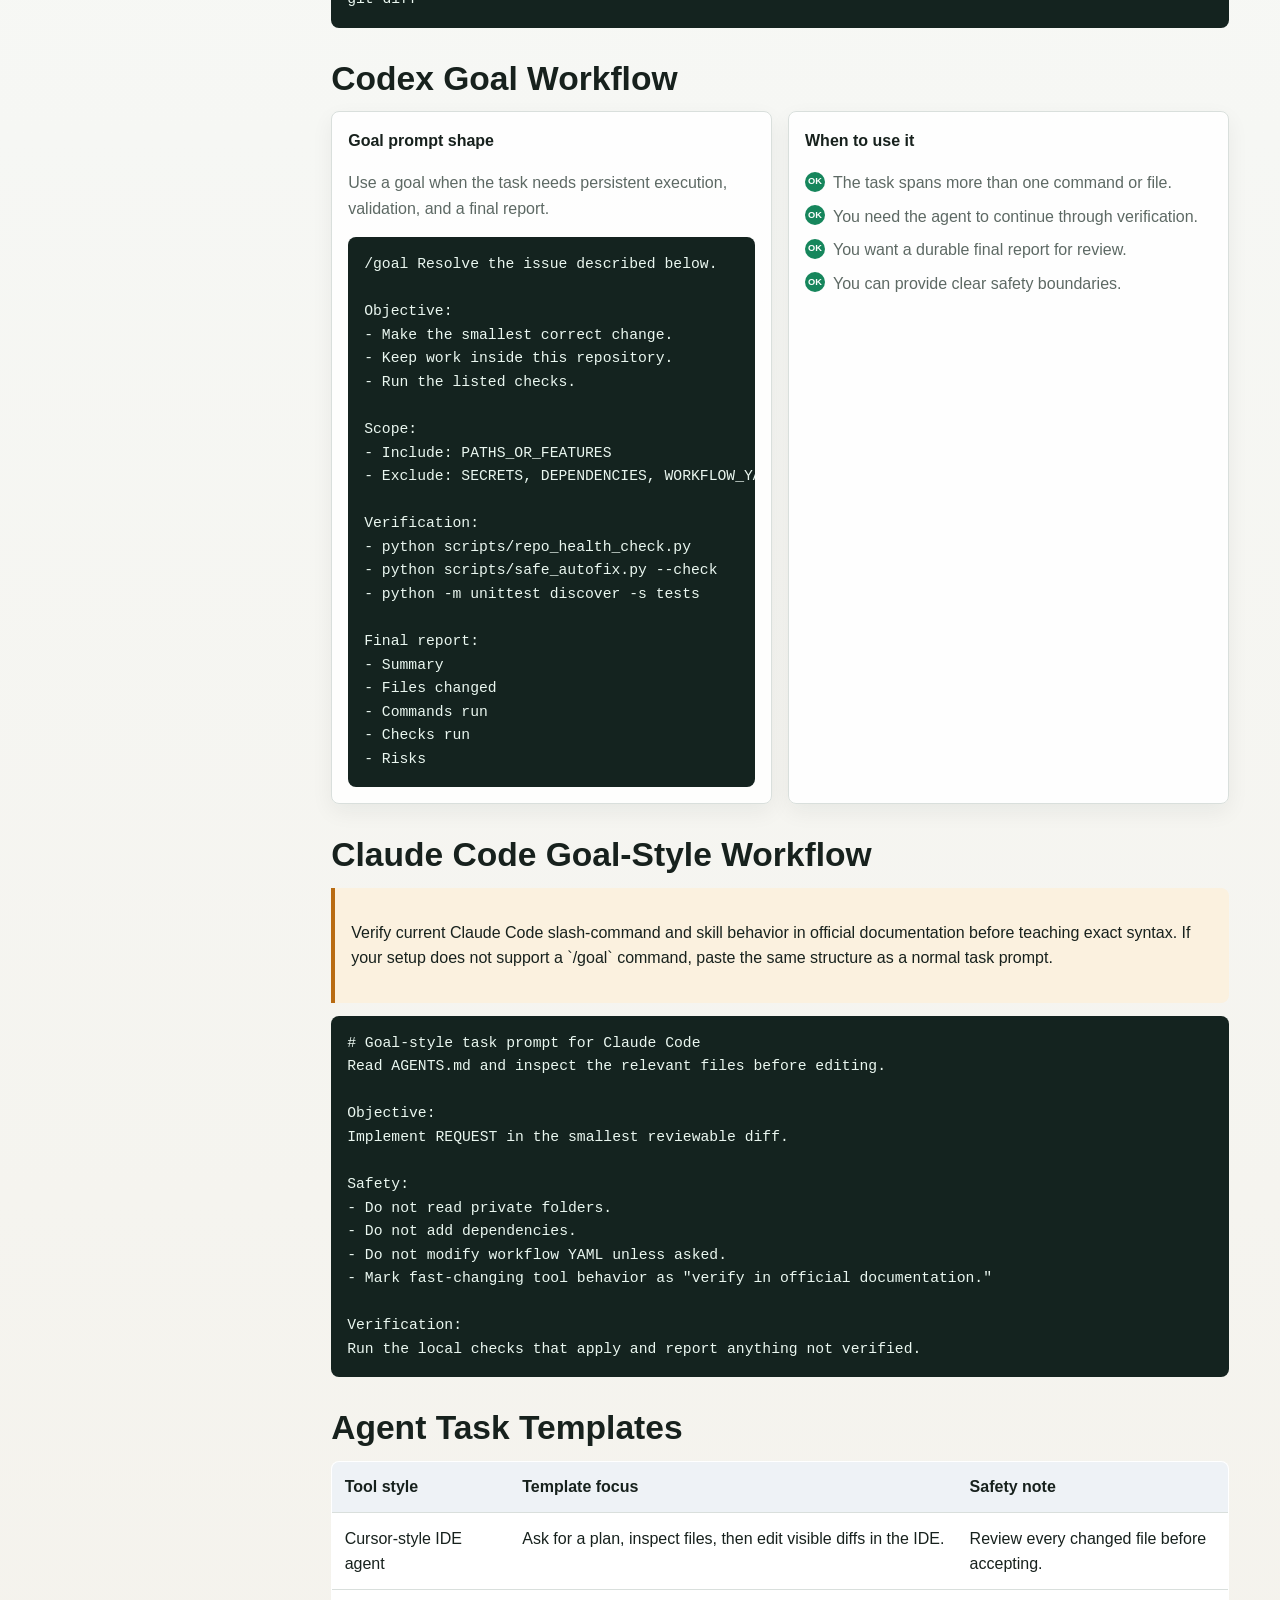
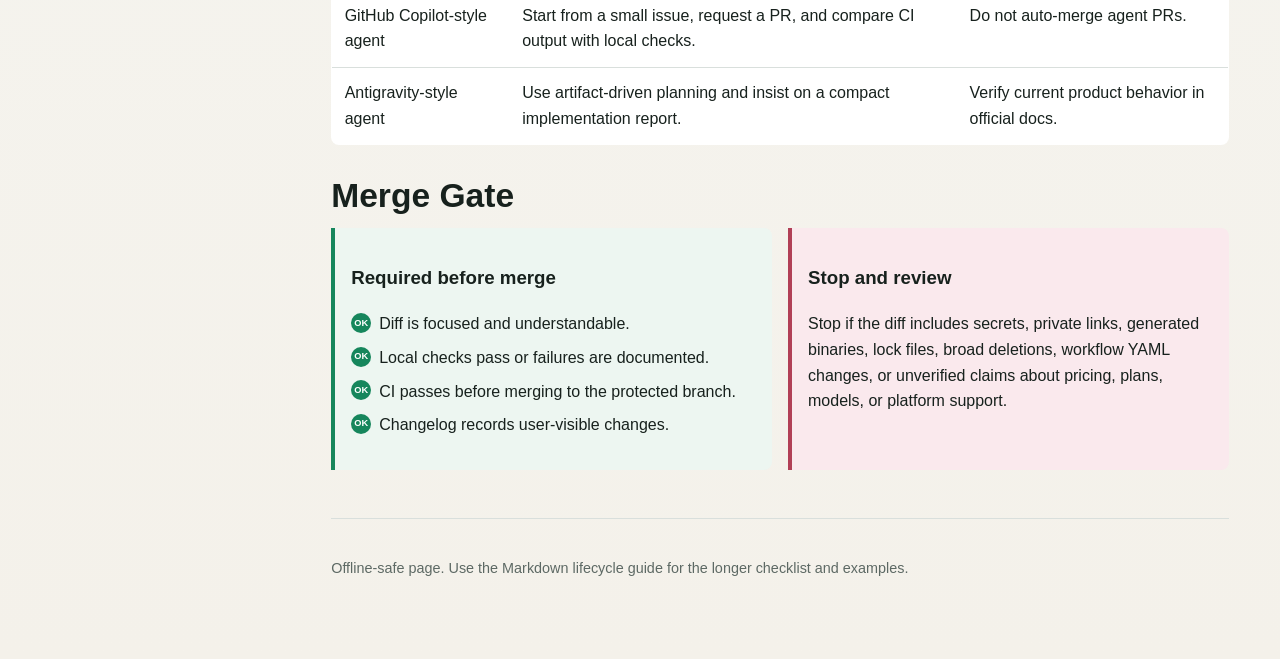
==== commit 896cca3e: "feat: complete repository audit remediation" ====
--- a/docs/site/agent-workflow.html
+++ b/docs/site/agent-workflow.html
@@ -221,22 +221,6 @@
         <p>Offline-safe page. Use the Markdown lifecycle guide for the longer checklist and examples.</p>
       </footer>
 
-  <!-- RESEARCH-GRADE-EXPANSION:BEGIN -->
-  <section class="research-grade-addendum">
-    <h2>Research-Grade Review Notes</h2>
-    <p>This page belongs to the repository's offline static-site asset surface. Keep it
-    offline-safe, public-safe, and useful for a reviewer who opens the file
-    without additional context.</p>
-    <ul>
-      <li>Preserve local-only assets and relative repository links.</li>
-      <li>Avoid trackers, analytics, remote fonts, external scripts, private
-      paths, and account-specific URLs.</li>
-      <li>Make each workflow claim traceable to a guide, prompt, script, test,
-      or explicit verification step.</li>
-    </ul>
-  </section>
-  <!-- RESEARCH-GRADE-EXPANSION:END -->
-
 </main>
   </div>
 </body>
--- a/docs/site/styles.css
+++ b/docs/site/styles.css
@@ -427,8 +427,45 @@
   }
 }
 
-.research-grade-addendum {
-  border-top: 1px solid #d8dee8;
-  margin-top: 2rem;
-  padding-top: 1rem;
-}
+.local-search {
+  margin-top: 1.5rem;
+  max-width: 44rem;
+}
+
+.local-search label {
+  display: block;
+  font-weight: 700;
+  margin-bottom: 0.45rem;
+}
+
+.local-search input {
+  box-sizing: border-box;
+  width: 100%;
+  padding: 0.75rem;
+  border: 1px solid currentColor;
+  border-radius: 0.5rem;
+  background: transparent;
+  color: inherit;
+}
+
+.search-results {
+  margin: 0.5rem 0 0;
+  padding: 0;
+  list-style: none;
+  border: 1px solid currentColor;
+  border-radius: 0.5rem;
+}
+
+.search-results li {
+  display: grid;
+  gap: 0.2rem;
+  padding: 0.65rem 0.8rem;
+}
+
+.search-results li + li {
+  border-top: 1px solid currentColor;
+}
+
+.search-results span {
+  font-size: 0.9rem;
+}
